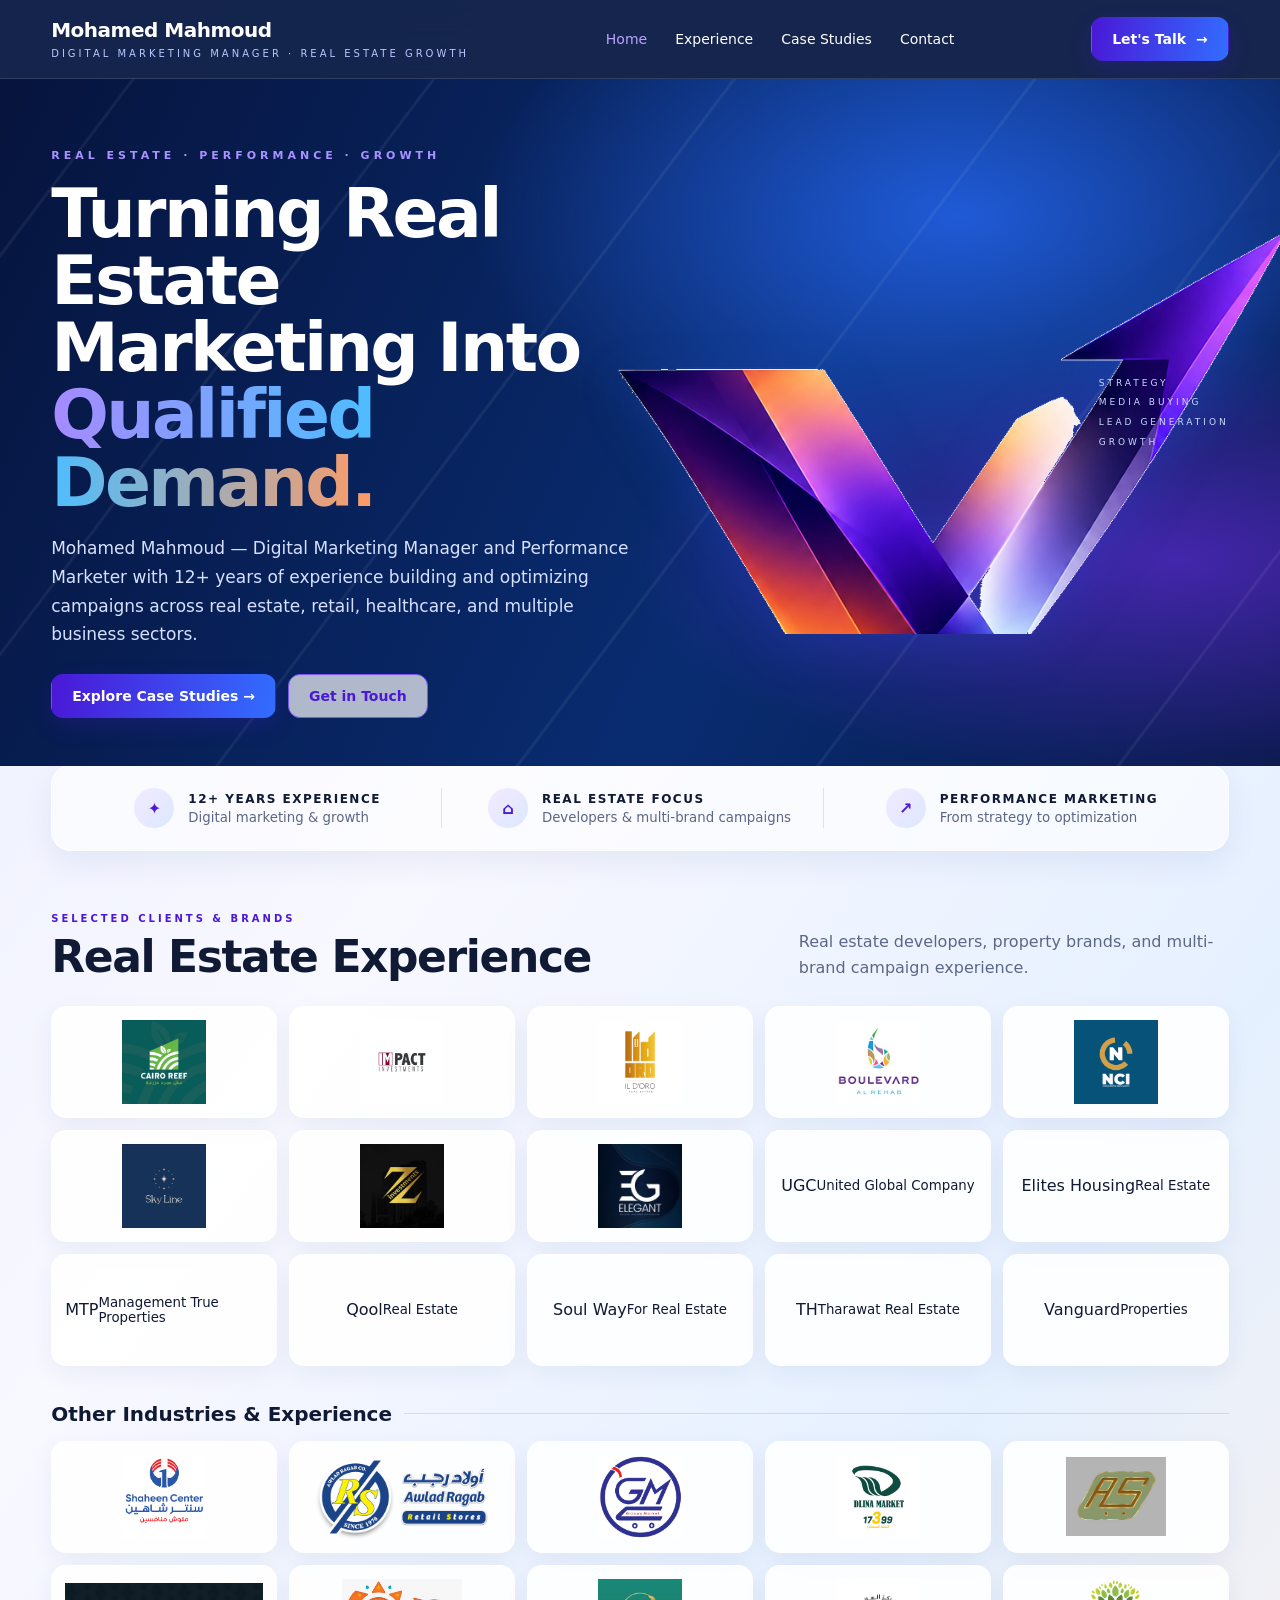
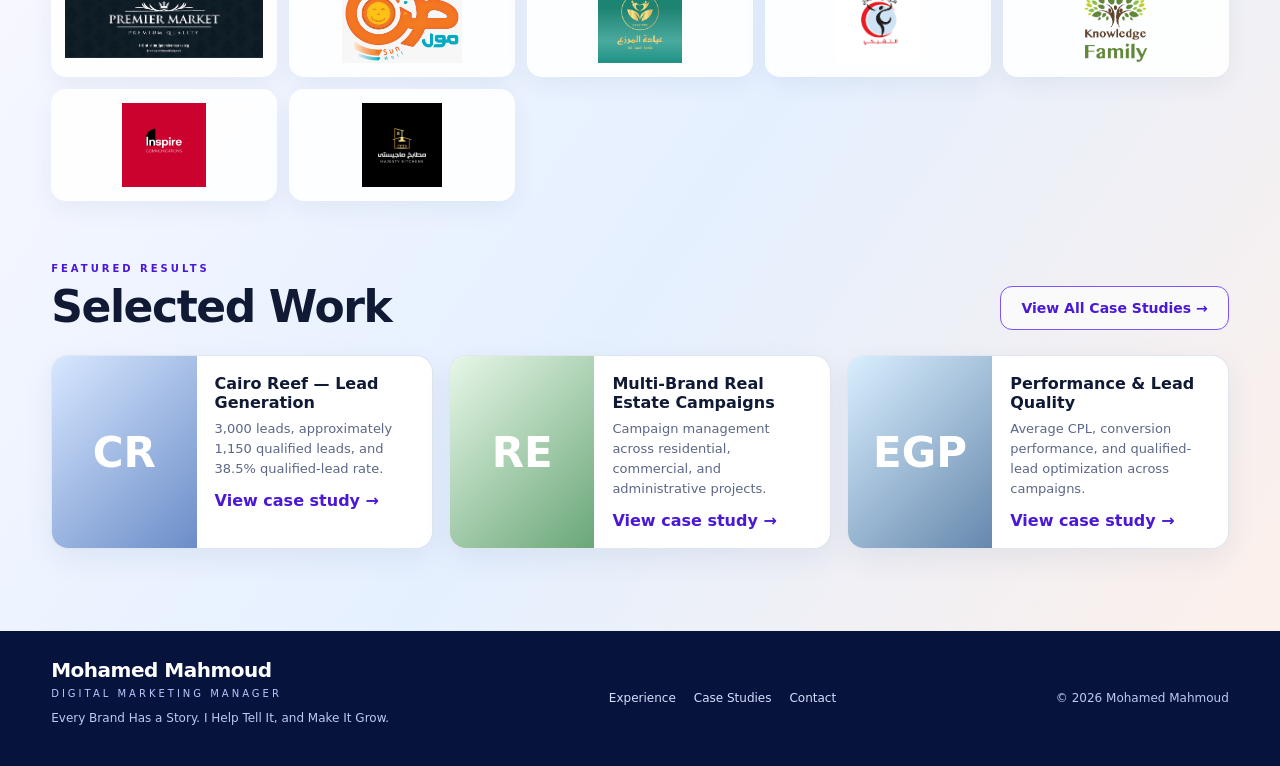
==== real-estate/index.html @ f2556551 "Create second real estate-focused portfolio" ====
<!doctype html>
<html lang="en"><head><meta charset="utf-8"><meta name="viewport" content="width=device-width, initial-scale=1"><meta name="description" content="Mohamed Mahmoud — Real Estate Performance Marketing Portfolio."><title>Real Estate Portfolio | Mohamed Mahmoud</title><link rel="stylesheet" href="../assets/styles.css"><link rel="stylesheet" href="portfolio.css"></head><body>
<header class="topbar"><div class="wrap nav"><a class="identity" href="index.html"><strong>Mohamed Mahmoud</strong><span>Digital Marketing Manager · Real Estate Growth</span></a><nav class="navlinks"><a class="active" href="index.html">Home</a><a href="experience.html">Experience</a><a href="experience.html#case-studies">Case Studies</a><a href="contact.html">Contact</a></nav><a class="btn btn-primary" href="contact.html">Let's Talk <span>→</span></a><button class="mobile-toggle" aria-expanded="false" aria-label="Open navigation">☰</button></div></header>
<main><section class="hero"><div class="wrap hero-grid"><div class="hero-copy"><div class="eyebrow">Real Estate · Performance · Growth</div><h1>Turning Real Estate Marketing Into <span class="grad">Qualified Demand.</span></h1><p>Mohamed Mahmoud — Digital Marketing Manager and Performance Marketer with 12+ years of experience building and optimizing campaigns across real estate, retail, healthcare, and multiple business sectors.</p><div class="actions"><a class="btn btn-primary" href="experience.html#case-studies">Explore Case Studies →</a><a class="btn btn-outline" href="contact.html">Get in Touch</a></div></div><div class="hero-art"><img class="v-symbol" src="../assets/verse-v-symbol.png" alt="VERSE visual identity"><div class="sidewords">STRATEGY<br>MEDIA BUYING<br>LEAD GENERATION<br>GROWTH</div></div></div></section>
<div class="wrap"><div class="stats"><div class="stat"><div class="stat-icon">✦</div><div><strong>12+ Years Experience</strong><small>Digital marketing & growth</small></div></div><div class="stat"><div class="stat-icon">⌂</div><div><strong>Real Estate Focus</strong><small>Developers & multi-brand campaigns</small></div></div><div class="stat"><div class="stat-icon">↗</div><div><strong>Performance Marketing</strong><small>From strategy to optimization</small></div></div></div></div>
<section class="section"><div class="wrap"><div class="section-head"><div><div class="section-kicker">Selected clients & brands</div><h2>Real Estate Experience</h2></div><p>Real estate developers, property brands, and multi-brand campaign experience.</p></div><div class="brand-grid">
<div class="brand-card"><img src="../assets/cairo-reef.jpg" alt="Cairo Reef"></div><div class="brand-card"><img src="../assets/impact-investments.jpg" alt="Impact Investments"></div><div class="brand-card"><img src="../assets/il-doro.jpg" alt="IL D'Oro"></div><div class="brand-card"><img src="../assets/boulevard-alrehab.png" alt="Boulevard Al Rehab"></div><div class="brand-card"><img src="../assets/nci.jpg" alt="NCI Real Estate"></div><div class="brand-card"><img src="../assets/skyline.jpg" alt="Sky Line"></div><div class="brand-card"><img src="../assets/z-investments.jpg" alt="Z Investments"></div><div class="brand-card"><img src="../assets/elegant-real-estate.jpg" alt="Elegant Real Estate"></div>
<div class="brand-card text-brand ugc">UGC<small>United Global Company</small></div><div class="brand-card text-brand elites">Elites Housing<small>Real Estate</small></div><div class="brand-card text-brand mtp">MTP<small>Management True Properties</small></div><div class="brand-card text-brand qool">Qool<small>Real Estate</small></div><div class="brand-card text-brand soul">Soul Way<small>For Real Estate</small></div><div class="brand-card text-brand tharawat">TH<small>Tharawat Real Estate</small></div><div class="brand-card text-brand vanguard">Vanguard<small>Properties</small></div>
</div><div class="subsection"><h3>Other Industries & Experience</h3><div class="brand-grid"><div class="brand-card"><img src="../assets/shaheen-center.png" alt="Shaheen Center"></div><div class="brand-card"><img src="../assets/awlad-ragab.gif" alt="Awlad Ragab"></div><div class="brand-card"><img src="../assets/gizawy-market.jpg" alt="Gizawy Market"></div><div class="brand-card"><img src="../assets/dlina-market.jpg" alt="Dlina Market"></div><div class="brand-card"><img src="../assets/abu-saleh.jpg" alt="Abu Saleh"></div><div class="brand-card"><img src="../assets/premier-market.jpg" alt="Premier Market"></div><div class="brand-card"><img src="../assets/sun-mall.jpg" alt="Sun Mall"></div><div class="brand-card"><img src="../assets/almurazza-medical.jpg" alt="Al Marza Medical Center"></div><div class="brand-card"><img src="../assets/mandour-medical.jpg" alt="Mandour Medical Center"></div><div class="brand-card"><img src="../assets/knowledge-family.png" alt="Knowledge Family"></div><div class="brand-card"><img src="../assets/inspire-communications.png" alt="Inspire Communications"></div><div class="brand-card"><img src="../assets/majesty-kitchens.png" alt="Majesty Kitchens"></div></div></div></div></section>
<section class="section" style="padding-top:0"><div class="wrap"><div class="section-head"><div><div class="section-kicker">Featured results</div><h2>Selected Work</h2></div><a class="btn btn-outline" href="experience.html#case-studies">View All Case Studies →</a></div><div class="work-grid"><article class="work-card"><div class="work-image">CR</div><div class="work-copy"><h3>Cairo Reef — Lead Generation</h3><p>3,000 leads, approximately 1,150 qualified leads, and 38.5% qualified-lead rate.</p><a class="arrow" href="experience.html#cairo-reef">View case study →</a></div></article><article class="work-card"><div class="work-image retail">RE</div><div class="work-copy"><h3>Multi-Brand Real Estate Campaigns</h3><p>Campaign management across residential, commercial, and administrative projects.</p><a class="arrow" href="experience.html#multi-brand">View case study →</a></div></article><article class="work-card"><div class="work-image health">EGP</div><div class="work-copy"><h3>Performance & Lead Quality</h3><p>Average CPL, conversion performance, and qualified-lead optimization across campaigns.</p><a class="arrow" href="experience.html#campaign-management">View case study →</a></div></article></div></div></section></main>
<footer class="footer"><div class="wrap footer-row"><div class="identity"><strong>Mohamed Mahmoud</strong><span>Digital Marketing Manager</span><p>Every Brand Has a Story. I Help Tell It, and Make It Grow.</p></div><nav class="footer-links"><a href="experience.html">Experience</a><a href="experience.html#case-studies">Case Studies</a><a href="contact.html">Contact</a></nav><p>© <span data-year></span> Mohamed Mahmoud</p></div></footer><script src="../assets/site.js"></script></body></html>
---- assets/styles.css ----
:root{--navy:#061943;--blue:#0b3e91;--electric:#1c6fff;--violet:#722cff;--purple:#4a18d6;--orange:#ff8c45;--ink:#101a35;--muted:#5c6787;--paper:#f5f7ff;--line:rgba(22,56,125,.13);--white:#fff}
*{box-sizing:border-box}html{scroll-behavior:smooth}body{margin:0;font-family:Inter,ui-sans-serif,system-ui,-apple-system,"Segoe UI",Arial,sans-serif;color:var(--ink);background:linear-gradient(125deg,#e8edff 0%,#f8f8ff 35%,#e5f0ff 67%,#fff0e8 100%);min-height:100vh}a{color:inherit;text-decoration:none}button,a{transition:.2s ease}a:hover{opacity:.86}.wrap{width:min(1200px,92%);margin:auto}.topbar{position:sticky;top:0;z-index:20;background:rgba(7,24,66,.94);backdrop-filter:blur(18px);color:white;border-bottom:1px solid rgba(255,255,255,.12)}.nav{height:78px;display:flex;align-items:center;justify-content:space-between;gap:24px}.identity{display:flex;flex-direction:column;line-height:1.15}.identity strong{font-size:20px;letter-spacing:-.5px}.identity span{font-size:10px;letter-spacing:3px;text-transform:uppercase;color:#b8c8ff;margin-top:6px}.navlinks{display:flex;gap:28px;align-items:center;font-size:14px}.navlinks a.active{color:#b9a3ff}.btn{display:inline-flex;align-items:center;justify-content:center;gap:10px;padding:13px 20px;border:1px solid transparent;border-radius:12px;font-weight:700;font-size:14px;cursor:pointer}.btn-primary{color:white;background:linear-gradient(100deg,var(--purple),#326dff);box-shadow:0 8px 22px rgba(74,24,214,.2)}.btn-outline{color:var(--purple);border-color:#7b55ff;background:rgba(255,255,255,.68)}.hero{position:relative;overflow:hidden;color:white;background:radial-gradient(ellipse at 75% 20%,rgba(40,109,255,.72),transparent 36%),radial-gradient(ellipse at 92% 70%,rgba(126,44,255,.5),transparent 33%),linear-gradient(115deg,#06143d,#092c71 60%,#081a4a);padding:70px 0 48px;min-height:480px}.hero:before{content:"";position:absolute;inset:-20%;background:repeating-linear-gradient(135deg,transparent 0 120px,rgba(255,255,255,.06) 121px 123px,transparent 124px 240px);transform:rotate(-8deg);pointer-events:none}.hero-grid{display:grid;grid-template-columns:1.03fr .97fr;align-items:center;gap:30px;position:relative;z-index:1}.eyebrow{font-size:11px;letter-spacing:4px;text-transform:uppercase;color:#a992ff;font-weight:800}.hero h1{font-size:clamp(42px,5.3vw,72px);line-height:.99;letter-spacing:-2.6px;margin:18px 0 18px;max-width:690px}.hero h1 .grad{background:linear-gradient(90deg,#a68aff,#4ebdff,#ff9b65);-webkit-background-clip:text;background-clip:text;color:transparent}.hero p{color:#d7e1ff;line-height:1.7;max-width:600px;font-size:17px}.actions{display:flex;flex-wrap:wrap;gap:12px;margin-top:25px}.hero-art{min-height:310px;display:flex;align-items:center;justify-content:center;position:relative}.big-v{font-weight:950;font-size:clamp(230px,34vw,440px);line-height:.8;letter-spacing:-.1em;padding-right:.12em;background:linear-gradient(130deg,#4820d9 5%,#a64aff 35%,#ff8d4c 56%,#3e7dff 78%,#8ee4ff 100%);-webkit-background-clip:text;background-clip:text;color:transparent;filter:drop-shadow(0 12px 30px rgba(51,97,255,.25));opacity:.96;transform:skewY(-5deg)}.sidewords{position:absolute;right:0;top:35%;font-size:9px;letter-spacing:3px;line-height:2.2;color:#cbd9ff}.stats{background:rgba(255,255,255,.6);border:1px solid rgba(255,255,255,.8);border-radius:20px;display:grid;grid-template-columns:repeat(3,1fr);gap:14px;padding:22px;margin-top:-1px;box-shadow:0 12px 32px rgba(15,46,111,.07)}.stat{display:flex;gap:14px;align-items:center;justify-content:center;border-right:1px solid var(--line)}.stat:last-child{border:0}.stat-icon{width:40px;height:40px;border-radius:50%;display:grid;place-items:center;color:var(--purple);background:linear-gradient(135deg,#f2eaff,#dce8ff);font-weight:900}.stat strong{display:block;font-size:12px;letter-spacing:1.5px;text-transform:uppercase}.stat small{display:block;color:var(--muted);margin-top:4px}.section{padding:62px 0}.section-head{display:flex;align-items:end;justify-content:space-between;gap:25px;margin-bottom:25px}.section-head h2{font-size:clamp(30px,4vw,44px);line-height:1.05;letter-spacing:-1.4px;margin:10px 0 0}.section-head p{color:var(--muted);max-width:430px;line-height:1.6;margin:0}.section-kicker{font-size:10px;letter-spacing:3px;text-transform:uppercase;color:var(--purple);font-weight:800}.brand-grid{display:grid;grid-template-columns:repeat(5,minmax(0,1fr));gap:12px}.brand-card{height:112px;background:rgba(255,255,255,.88);border:1px solid rgba(255,255,255,.95);border-radius:15px;display:flex;align-items:center;justify-content:center;padding:13px;box-shadow:0 8px 24px rgba(16,43,104,.06);overflow:hidden}.brand-card img{max-width:100%;max-height:100%;object-fit:contain}.brand-card .text-logo{font-size:20px;font-weight:900;letter-spacing:-.5px;text-align:center;color:#0b3e91}.brand-card .text-logo small{display:block;font-size:9px;letter-spacing:2px;margin-top:5px;color:#d63b54}.brand-card.dark{background:#081943}.brand-card.red{background:#c90032}.brand-card.green{background:#086457}.subsection{margin-top:36px}.subsection h3{font-size:20px;margin:0 0 15px;display:flex;align-items:center;gap:12px}.subsection h3:after{content:"";height:1px;background:var(--line);flex:1}.work-grid{display:grid;grid-template-columns:repeat(3,1fr);gap:16px}.work-card{display:grid;grid-template-columns:38% 1fr;min-height:170px;border-radius:17px;overflow:hidden;background:white;border:1px solid var(--line);box-shadow:0 10px 30px rgba(16,43,104,.07)}.work-image{background:linear-gradient(135deg,#d7e7ff,#6b8dc8);display:grid;place-items:center;color:white;font-size:42px;font-weight:900}.work-image.retail{background:linear-gradient(135deg,#e7f7e8,#6aa778)}.work-image.health{background:linear-gradient(135deg,#d9efff,#6688ad)}.work-copy{padding:18px}.work-copy h3{margin:0 0 7px;font-size:16px}.work-copy p{font-size:13px;color:var(--muted);line-height:1.55;margin:0 0 12px}.arrow{color:var(--purple);font-weight:800}.page-hero{padding:58px 0 48px;color:white;background:radial-gradient(ellipse at 85% 15%,rgba(63,123,255,.5),transparent 35%),linear-gradient(115deg,#06143d,#0b3c91 72%,#26116c)}.page-hero h1{font-size:clamp(38px,5vw,60px);letter-spacing:-2px;margin:12px 0}.page-hero p{max-width:760px;color:#d7e1ff;line-height:1.75;font-size:17px}.content-panel{background:rgba(255,255,255,.85);border:1px solid rgba(255,255,255,.95);border-radius:20px;padding:26px;box-shadow:0 12px 30px rgba(16,43,104,.06)}.timeline{display:grid;gap:16px}.timeline-item{display:grid;grid-template-columns:180px 1fr;gap:22px;padding:22px;border-bottom:1px solid var(--line)}.timeline-item:last-child{border:0}.timeline-label{font-size:11px;text-transform:uppercase;letter-spacing:2px;color:var(--purple);font-weight:800}.timeline-item h3{margin:0 0 8px;font-size:21px}.timeline-item p,.timeline-item li{color:var(--muted);line-height:1.7}.timeline-item ul{padding-left:19px;margin:10px 0}.case-grid{display:grid;grid-template-columns:repeat(2,1fr);gap:18px}.case-card{padding:25px;border-radius:18px;background:rgba(255,255,255,.9);border:1px solid var(--line);box-shadow:0 10px 28px rgba(16,43,104,.06)}.case-card h3{font-size:22px;margin:0 0 9px}.case-card p{color:var(--muted);line-height:1.65}.metric-grid{display:grid;grid-template-columns:repeat(3,1fr);gap:10px;margin-top:18px}.metric{background:#edf2ff;border-radius:12px;padding:14px}.metric strong{display:block;font-size:24px;color:#1d3b92}.metric span{font-size:11px;color:#5c6787}.pill{display:inline-block;border-radius:99px;background:#efeaff;color:#5425cf;padding:7px 11px;font-size:11px;font-weight:800;letter-spacing:.5px;margin:4px 4px 0 0}.contact-grid{display:grid;grid-template-columns:.9fr 1.1fr;gap:22px}.contact-note{color:var(--muted);line-height:1.7}.field{display:grid;gap:8px;margin:14px 0}.field label{font-size:13px;font-weight:700}.field input,.field textarea{width:100%;border:1px solid #d9e1f3;border-radius:10px;padding:13px;font:inherit;background:#fff}.field textarea{min-height:130px;resize:vertical}.footer{background:#06143d;color:white;padding:28px 0;margin-top:20px}.footer-row{display:flex;align-items:center;justify-content:space-between;gap:20px}.footer p{font-size:12px;color:#bdc9ed}.footer-links{display:flex;gap:18px;font-size:12px;color:#d6dfff}.notice{font-size:12px;color:var(--muted);line-height:1.6}.mobile-toggle{display:none;background:transparent;color:white;border:1px solid #6376b7;border-radius:8px;padding:8px 10px}
@media(max-width:900px){.hero-grid{grid-template-columns:1fr}.hero-art{min-height:210px;position:absolute;right:-35px;top:20px;opacity:.3;width:50%;pointer-events:none}.hero-copy{position:relative;z-index:2}.brand-grid{grid-template-columns:repeat(3,minmax(0,1fr))}.work-grid{grid-template-columns:1fr}.work-card{min-height:145px}.section-head{align-items:start;flex-direction:column}.contact-grid{grid-template-columns:1fr}}
@media(max-width:620px){.nav{height:70px}.navlinks{display:none;position:absolute;top:70px;left:0;right:0;padding:18px 4%;background:#061943;flex-direction:column;align-items:flex-start}.navlinks.open{display:flex}.mobile-toggle{display:block}.nav>.btn{display:none}.identity strong{font-size:17px}.identity span{font-size:8px;letter-spacing:2px}.hero{padding:52px 0 38px;min-height:430px}.hero h1{font-size:43px;letter-spacing:-1.8px}.hero p{font-size:15px}.stats{grid-template-columns:1fr;padding:12px}.stat{justify-content:flex-start;padding:9px 10px;border-right:0;border-bottom:1px solid var(--line)}.stat:last-child{border-bottom:0}.section{padding:44px 0}.brand-grid{grid-template-columns:repeat(2,minmax(0,1fr));gap:9px}.brand-card{height:96px;padding:10px}.work-card{grid-template-columns:32% 1fr}.work-copy{padding:14px}.timeline-item{grid-template-columns:1fr;gap:8px;padding:18px 0}.case-grid{grid-template-columns:1fr}.metric-grid{grid-template-columns:repeat(2,1fr)}.footer-row{align-items:flex-start;flex-direction:column}.footer-links{flex-wrap:wrap}.page-hero{padding:42px 0 36px}}

.v-symbol{display:block;width:min(115%,620px);height:auto;max-height:440px;object-fit:contain;filter:drop-shadow(0 16px 28px rgba(40,88,255,.22));transform:scale(1.06);}
.brand-card img[src*="premier-market"]{width:100%;height:100%;object-fit:contain}
.brand-card img[src*="abu-saleh"]{max-width:94%;max-height:94%;object-fit:contain}
.contact-note a{color:#4d28d8;font-weight:700;text-decoration:underline;text-underline-offset:3px}

/* Keep supplied logos legible and uncropped in portfolio cards. */
.brand-card img{object-fit:contain;}
.brand-card img[src*="premier-market"]{width:100%;height:100%;object-fit:contain;}

/* Portfolio revision: clearer V mark and balanced performance metric grids. */
.v-symbol{width:min(120%,680px);max-height:470px;transform:none;filter:drop-shadow(0 12px 24px rgba(40,88,255,.18));image-rendering:auto;}
.metric-grid-4{grid-template-columns:repeat(4,minmax(0,1fr));}
@media(max-width:900px){.metric-grid-4{grid-template-columns:repeat(2,minmax(0,1fr));}}

/* Unified experience and case studies page */
.outcomes-section{padding-top:26px}.case-stack{display:grid;gap:22px}.case-wide{padding:clamp(20px,3vw,34px);border-radius:22px}.case-wide h3{font-size:clamp(22px,2.3vw,30px);margin:8px 0 10px}.case-wide>p{max-width:1000px}.campaign-gallery{display:grid;gap:12px;margin:22px 0 8px}.gallery-four{grid-template-columns:repeat(4,minmax(0,1fr))}.gallery-three{grid-template-columns:repeat(3,minmax(0,1fr))}.gallery-one{grid-template-columns:minmax(0,1fr)}.campaign-gallery figure{margin:0;background:#f6f8ff;border:1px solid var(--line);border-radius:14px;overflow:hidden;display:flex;flex-direction:column;min-width:0}.campaign-gallery img{display:block;width:100%;height:220px;object-fit:contain;background:#fff}.gallery-four img{height:230px}.gallery-three img{height:360px}.gallery-one img{height:auto;max-height:510px;object-fit:contain;background:#f5f7fb}.campaign-gallery figcaption{font-size:11px;color:var(--muted);line-height:1.4;padding:10px 12px}.case-wide .metric-grid{margin-top:20px}.report-summary{display:grid;grid-template-columns:.8fr 1.2fr;gap:18px;margin:22px 0}.report-facts{display:grid;grid-template-columns:repeat(2,minmax(0,1fr));gap:10px}.report-facts>div{background:#edf2ff;border-radius:12px;padding:15px}.report-facts span{display:block;font-size:11px;color:var(--muted);margin-bottom:7px}.report-facts strong{font-size:18px;color:#1d3b92}.chart-panel{background:#f8faff;border:1px solid var(--line);border-radius:15px;padding:18px}.chart-panel h4{margin:0 0 18px;font-size:16px}.bar-chart{display:grid;gap:15px}.bar-row{display:grid;grid-template-columns:145px minmax(60px,1fr) auto;align-items:center;gap:12px;font-size:12px}.bar-row>span{color:var(--muted)}.bar-row strong{color:#1d3b92;white-space:nowrap}.bar-track{height:14px;background:#e3e9fa;border-radius:99px;overflow:hidden}.bar{height:100%;border-radius:99px;background:linear-gradient(90deg,var(--purple),#4e8dff)}.bar-spend{width:7.4%}.bar-revenue{width:100%;background:linear-gradient(90deg,#138b79,#4cc6a5)}.bar-bookings{width:55%;background:linear-gradient(90deg,#ff8c45,#ffc16e)}.recommendation-title{margin:24px 0 8px;font-size:16px}.recommendations{margin:0;padding-left:20px;color:var(--muted);line-height:1.7}.case-wide .notice{margin-top:12px}.gallery-one figure{max-width:100%}
@media(max-width:900px){.gallery-four{grid-template-columns:repeat(2,minmax(0,1fr))}.gallery-three{grid-template-columns:repeat(3,minmax(0,1fr))}.report-summary{grid-template-columns:1fr}.gallery-three img{height:280px}}
@media(max-width:620px){.gallery-four,.gallery-three{grid-template-columns:1fr 1fr}.gallery-four img{height:180px}.gallery-three img{height:220px}.report-facts{grid-template-columns:1fr 1fr}.bar-row{grid-template-columns:1fr auto;gap:7px}.bar-row>span{grid-column:1/-1}.bar-track{grid-column:1}.bar-row strong{grid-column:2;grid-row:2}.chart-panel{padding:14px}.case-wide{padding:18px}.campaign-gallery figcaption{font-size:10px}}
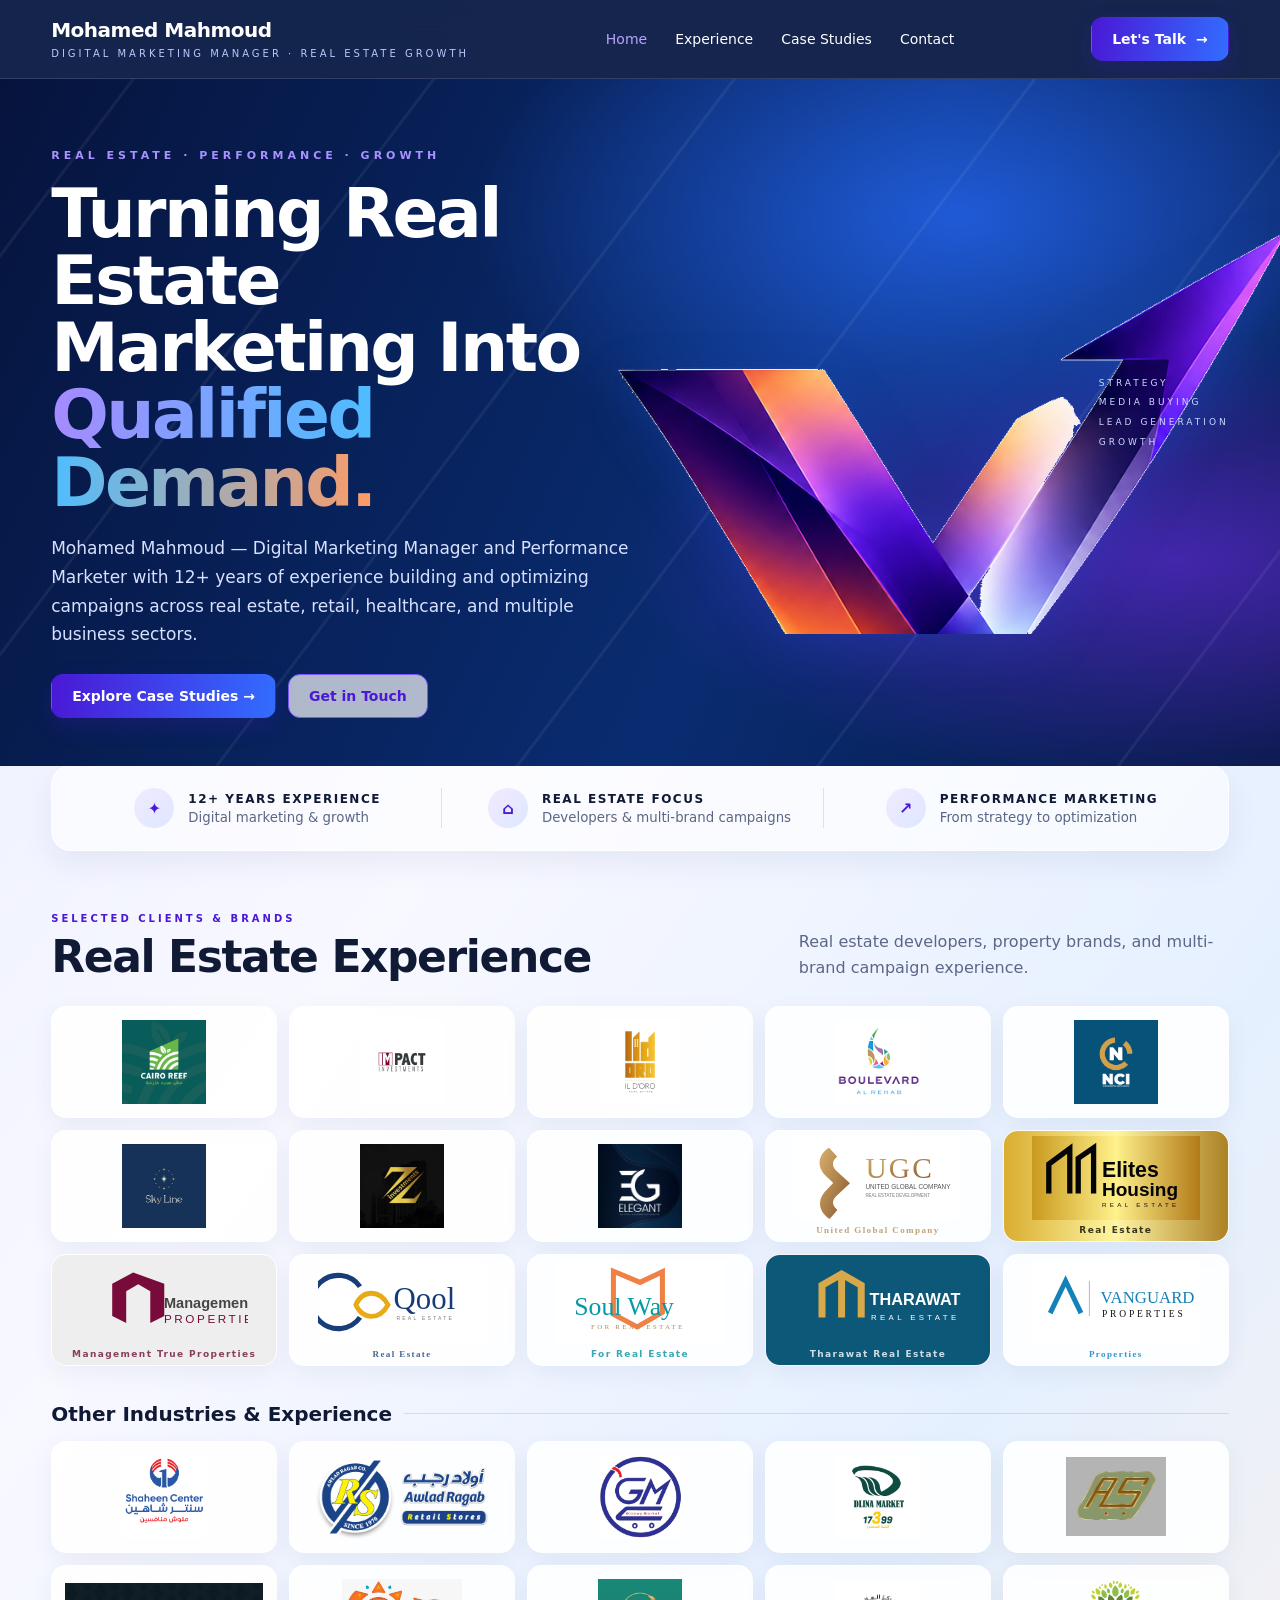
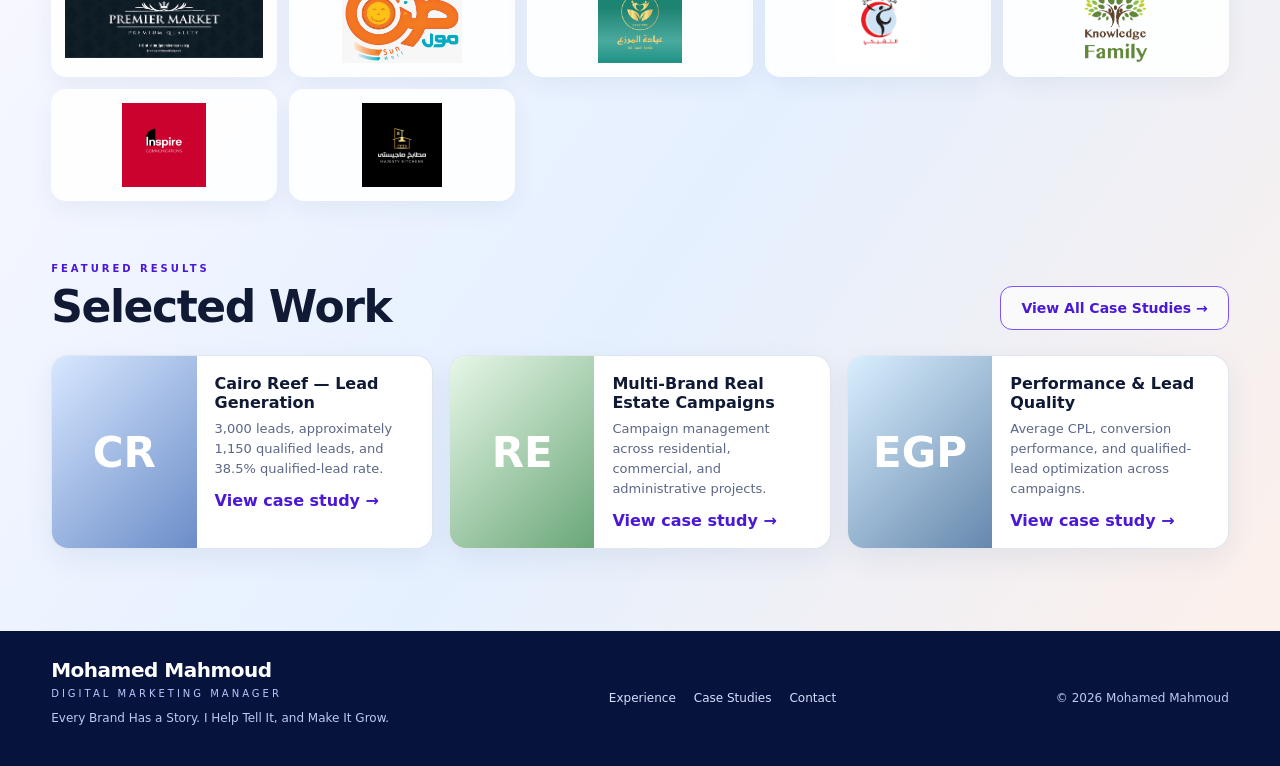
==== commit df91ca71: "Update second portfolio brand logos and campaign gallery" ====
--- a/real-estate/index.html
+++ b/real-estate/index.html
@@ -5,7 +5,7 @@
 <div class="wrap"><div class="stats"><div class="stat"><div class="stat-icon">✦</div><div><strong>12+ Years Experience</strong><small>Digital marketing & growth</small></div></div><div class="stat"><div class="stat-icon">⌂</div><div><strong>Real Estate Focus</strong><small>Developers & multi-brand campaigns</small></div></div><div class="stat"><div class="stat-icon">↗</div><div><strong>Performance Marketing</strong><small>From strategy to optimization</small></div></div></div></div>
 <section class="section"><div class="wrap"><div class="section-head"><div><div class="section-kicker">Selected clients & brands</div><h2>Real Estate Experience</h2></div><p>Real estate developers, property brands, and multi-brand campaign experience.</p></div><div class="brand-grid">
 <div class="brand-card"><img src="../assets/cairo-reef.jpg" alt="Cairo Reef"></div><div class="brand-card"><img src="../assets/impact-investments.jpg" alt="Impact Investments"></div><div class="brand-card"><img src="../assets/il-doro.jpg" alt="IL D'Oro"></div><div class="brand-card"><img src="../assets/boulevard-alrehab.png" alt="Boulevard Al Rehab"></div><div class="brand-card"><img src="../assets/nci.jpg" alt="NCI Real Estate"></div><div class="brand-card"><img src="../assets/skyline.jpg" alt="Sky Line"></div><div class="brand-card"><img src="../assets/z-investments.jpg" alt="Z Investments"></div><div class="brand-card"><img src="../assets/elegant-real-estate.jpg" alt="Elegant Real Estate"></div>
-<div class="brand-card text-brand ugc">UGC<small>United Global Company</small></div><div class="brand-card text-brand elites">Elites Housing<small>Real Estate</small></div><div class="brand-card text-brand mtp">MTP<small>Management True Properties</small></div><div class="brand-card text-brand qool">Qool<small>Real Estate</small></div><div class="brand-card text-brand soul">Soul Way<small>For Real Estate</small></div><div class="brand-card text-brand tharawat">TH<small>Tharawat Real Estate</small></div><div class="brand-card text-brand vanguard">Vanguard<small>Properties</small></div>
+<div class="brand-card text-brand ugc"><img src="assets/ugc.svg" alt="UGC — United Global Company"><small>United Global Company</small></div><div class="brand-card text-brand elites"><img src="assets/elites-housing.svg" alt="Elites Housing"><small>Real Estate</small></div><div class="brand-card text-brand mtp"><img src="assets/mtp.svg" alt="Management True Properties"><small>Management True Properties</small></div><div class="brand-card text-brand qool"><img src="assets/qool.svg" alt="Qool Real Estate"><small>Real Estate</small></div><div class="brand-card text-brand soul"><img src="assets/soul-way.svg" alt="Soul Way for Real Estate"><small>For Real Estate</small></div><div class="brand-card text-brand tharawat"><img src="assets/tharawat.svg" alt="Tharawat Real Estate"><small>Tharawat Real Estate</small></div><div class="brand-card text-brand vanguard"><img src="assets/vanguard.svg" alt="Vanguard Properties"><small>Properties</small></div>
 </div><div class="subsection"><h3>Other Industries & Experience</h3><div class="brand-grid"><div class="brand-card"><img src="../assets/shaheen-center.png" alt="Shaheen Center"></div><div class="brand-card"><img src="../assets/awlad-ragab.gif" alt="Awlad Ragab"></div><div class="brand-card"><img src="../assets/gizawy-market.jpg" alt="Gizawy Market"></div><div class="brand-card"><img src="../assets/dlina-market.jpg" alt="Dlina Market"></div><div class="brand-card"><img src="../assets/abu-saleh.jpg" alt="Abu Saleh"></div><div class="brand-card"><img src="../assets/premier-market.jpg" alt="Premier Market"></div><div class="brand-card"><img src="../assets/sun-mall.jpg" alt="Sun Mall"></div><div class="brand-card"><img src="../assets/almurazza-medical.jpg" alt="Al Marza Medical Center"></div><div class="brand-card"><img src="../assets/mandour-medical.jpg" alt="Mandour Medical Center"></div><div class="brand-card"><img src="../assets/knowledge-family.png" alt="Knowledge Family"></div><div class="brand-card"><img src="../assets/inspire-communications.png" alt="Inspire Communications"></div><div class="brand-card"><img src="../assets/majesty-kitchens.png" alt="Majesty Kitchens"></div></div></div></div></section>
 <section class="section" style="padding-top:0"><div class="wrap"><div class="section-head"><div><div class="section-kicker">Featured results</div><h2>Selected Work</h2></div><a class="btn btn-outline" href="experience.html#case-studies">View All Case Studies →</a></div><div class="work-grid"><article class="work-card"><div class="work-image">CR</div><div class="work-copy"><h3>Cairo Reef — Lead Generation</h3><p>3,000 leads, approximately 1,150 qualified leads, and 38.5% qualified-lead rate.</p><a class="arrow" href="experience.html#cairo-reef">View case study →</a></div></article><article class="work-card"><div class="work-image retail">RE</div><div class="work-copy"><h3>Multi-Brand Real Estate Campaigns</h3><p>Campaign management across residential, commercial, and administrative projects.</p><a class="arrow" href="experience.html#multi-brand">View case study →</a></div></article><article class="work-card"><div class="work-image health">EGP</div><div class="work-copy"><h3>Performance & Lead Quality</h3><p>Average CPL, conversion performance, and qualified-lead optimization across campaigns.</p><a class="arrow" href="experience.html#campaign-management">View case study →</a></div></article></div></div></section></main>
 <footer class="footer"><div class="wrap footer-row"><div class="identity"><strong>Mohamed Mahmoud</strong><span>Digital Marketing Manager</span><p>Every Brand Has a Story. I Help Tell It, and Make It Grow.</p></div><nav class="footer-links"><a href="experience.html">Experience</a><a href="experience.html#case-studies">Case Studies</a><a href="contact.html">Contact</a></nav><p>© <span data-year></span> Mohamed Mahmoud</p></div></footer><script src="../assets/site.js"></script></body></html>
--- a/real-estate/portfolio.css
+++ b/real-estate/portfolio.css
@@ -0,0 +1 @@
+.text-brand{font-weight:900;letter-spacing:-1px;text-align:center;font-size:clamp(19px,2vw,26px);color:#142b67;display:flex;flex-direction:column;gap:5px}.text-brand small{font-size:9px;letter-spacing:1.4px;font-weight:700}.ugc{font-family:Georgia,serif;color:#b48a52}.elites{background:linear-gradient(90deg,#d9ad30,#fff6a2,#ad8126);color:#090909}.mtp{background:#eee;color:#6d1238}.qool{font-family:Georgia,serif;color:#173d79}.soul{color:#0b929e}.tharawat{background:#0c5878;color:#fff}.vanguard{color:#0878b7;font-family:Georgia,serif}.text-brand small{color:inherit;opacity:.8}.gallery-four img,.gallery-three img{object-fit:contain}.case-wide .metric strong{font-size:clamp(19px,2vw,25px)}@media(max-width:620px){.text-brand{font-size:19px}.text-brand small{font-size:8px}}
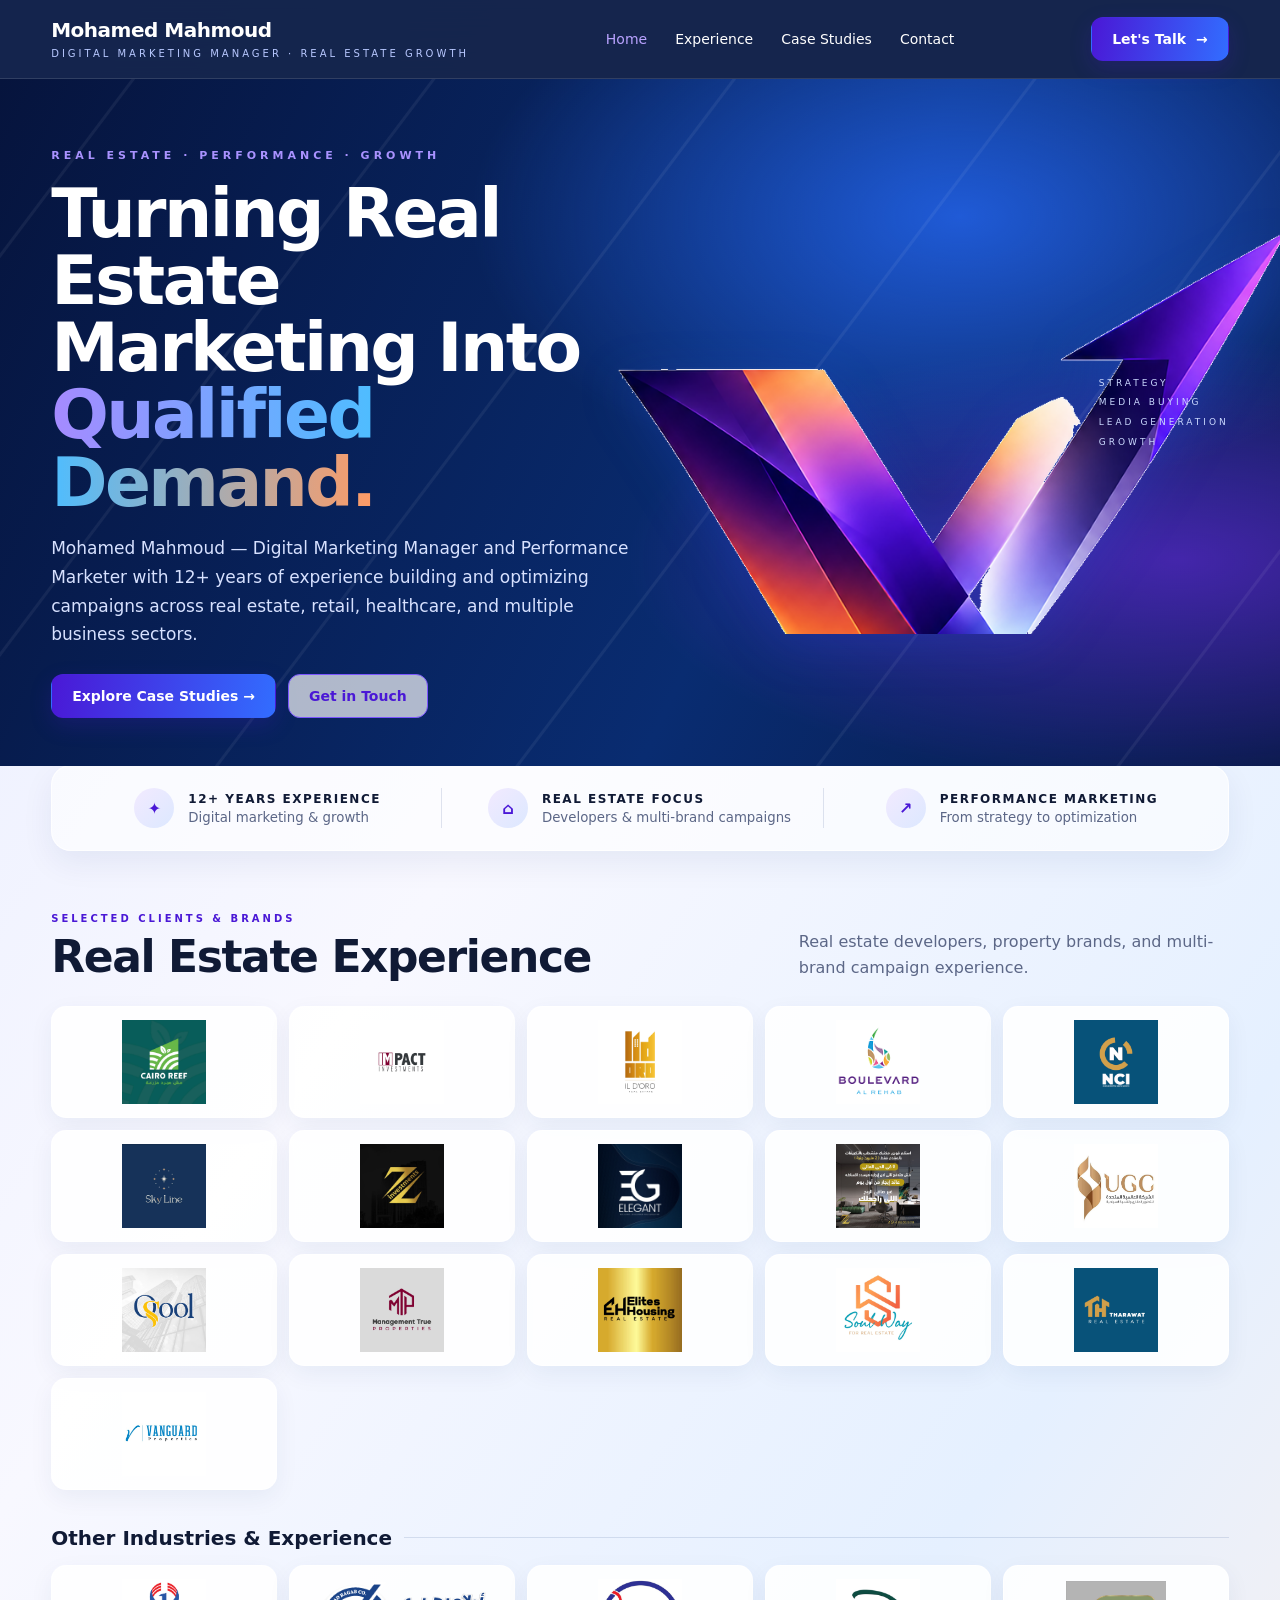
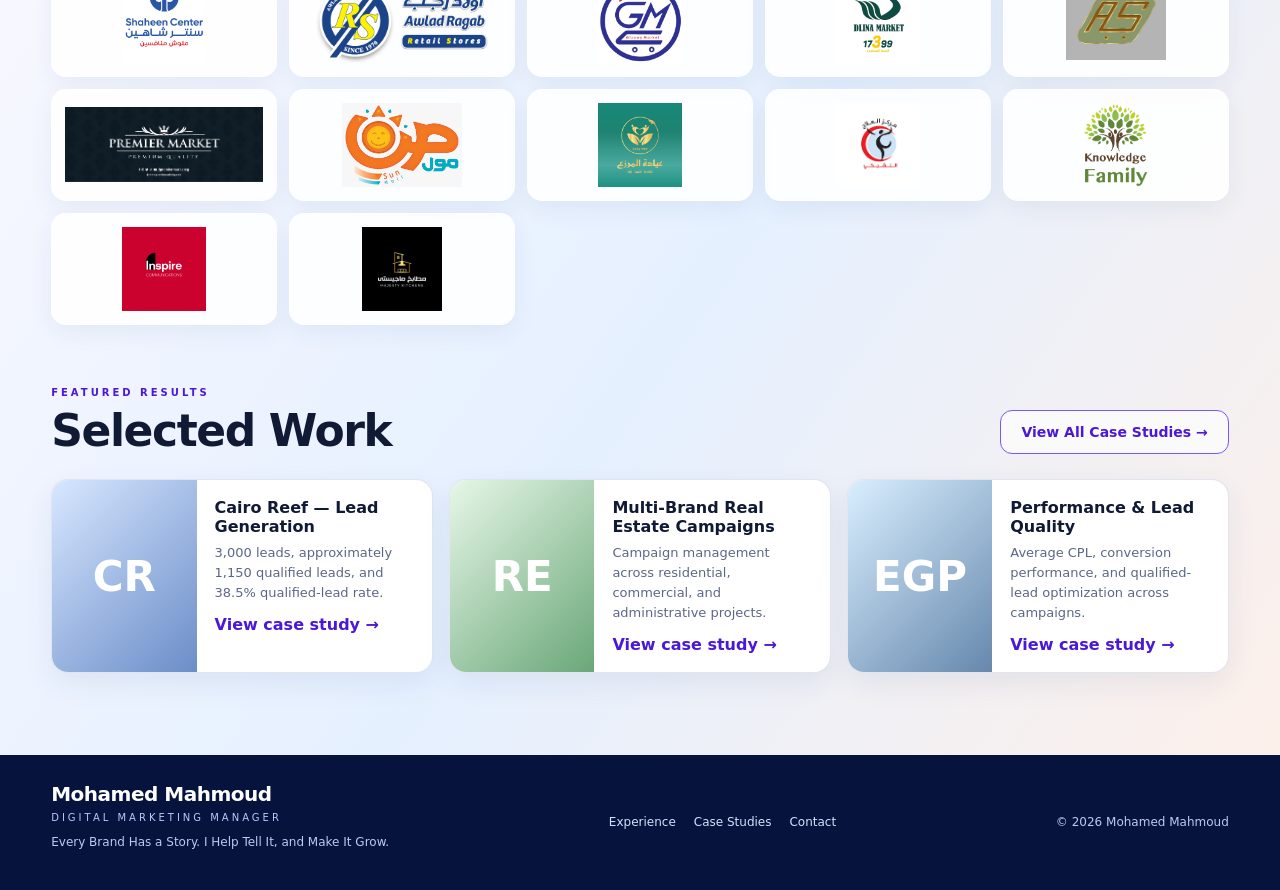
==== commit 5814930d: "Use supplied original real estate logos on second portfolio" ====
--- a/real-estate/index.html
+++ b/real-estate/index.html
@@ -5,7 +5,14 @@
 <div class="wrap"><div class="stats"><div class="stat"><div class="stat-icon">✦</div><div><strong>12+ Years Experience</strong><small>Digital marketing & growth</small></div></div><div class="stat"><div class="stat-icon">⌂</div><div><strong>Real Estate Focus</strong><small>Developers & multi-brand campaigns</small></div></div><div class="stat"><div class="stat-icon">↗</div><div><strong>Performance Marketing</strong><small>From strategy to optimization</small></div></div></div></div>
 <section class="section"><div class="wrap"><div class="section-head"><div><div class="section-kicker">Selected clients & brands</div><h2>Real Estate Experience</h2></div><p>Real estate developers, property brands, and multi-brand campaign experience.</p></div><div class="brand-grid">
 <div class="brand-card"><img src="../assets/cairo-reef.jpg" alt="Cairo Reef"></div><div class="brand-card"><img src="../assets/impact-investments.jpg" alt="Impact Investments"></div><div class="brand-card"><img src="../assets/il-doro.jpg" alt="IL D'Oro"></div><div class="brand-card"><img src="../assets/boulevard-alrehab.png" alt="Boulevard Al Rehab"></div><div class="brand-card"><img src="../assets/nci.jpg" alt="NCI Real Estate"></div><div class="brand-card"><img src="../assets/skyline.jpg" alt="Sky Line"></div><div class="brand-card"><img src="../assets/z-investments.jpg" alt="Z Investments"></div><div class="brand-card"><img src="../assets/elegant-real-estate.jpg" alt="Elegant Real Estate"></div>
-<div class="brand-card text-brand ugc"><img src="assets/ugc.svg" alt="UGC — United Global Company"><small>United Global Company</small></div><div class="brand-card text-brand elites"><img src="assets/elites-housing.svg" alt="Elites Housing"><small>Real Estate</small></div><div class="brand-card text-brand mtp"><img src="assets/mtp.svg" alt="Management True Properties"><small>Management True Properties</small></div><div class="brand-card text-brand qool"><img src="assets/qool.svg" alt="Qool Real Estate"><small>Real Estate</small></div><div class="brand-card text-brand soul"><img src="assets/soul-way.svg" alt="Soul Way for Real Estate"><small>For Real Estate</small></div><div class="brand-card text-brand tharawat"><img src="assets/tharawat.svg" alt="Tharawat Real Estate"><small>Tharawat Real Estate</small></div><div class="brand-card text-brand vanguard"><img src="assets/vanguard.svg" alt="Vanguard Properties"><small>Properties</small></div>
+<div class="brand-card original-logo"><img src="../marketing/assets/01Z.jpg%20(1).jpeg" alt="BE Real Estate Consulting Services — original supplied logo"></div>
+<div class="brand-card original-logo"><img src="../marketing/assets/UGC.jpg" alt="United Global Company — original supplied logo"></div>
+<div class="brand-card original-logo"><img src="../marketing/assets/Osool.png" alt="Osool / Qool Real Estate — original supplied logo"></div>
+<div class="brand-card original-logo"><img src="../marketing/assets/MT.jpg" alt="Management True Properties — original supplied logo"></div>
+<div class="brand-card original-logo"><img src="../marketing/assets/Elites%20Housing.jpg" alt="Elites Housing — original supplied logo"></div>
+<div class="brand-card original-logo"><img src="../marketing/assets/Soul%20Way.jpeg" alt="Soul Way for Real Estate — original supplied logo"></div>
+<div class="brand-card original-logo"><img src="../marketing/assets/Tharawat.jpg" alt="Tharawat Real Estate — original supplied logo"></div>
+<div class="brand-card original-logo"><img src="../marketing/assets/Vanguard.jpg" alt="Vanguard Properties — original supplied logo"></div>
 </div><div class="subsection"><h3>Other Industries & Experience</h3><div class="brand-grid"><div class="brand-card"><img src="../assets/shaheen-center.png" alt="Shaheen Center"></div><div class="brand-card"><img src="../assets/awlad-ragab.gif" alt="Awlad Ragab"></div><div class="brand-card"><img src="../assets/gizawy-market.jpg" alt="Gizawy Market"></div><div class="brand-card"><img src="../assets/dlina-market.jpg" alt="Dlina Market"></div><div class="brand-card"><img src="../assets/abu-saleh.jpg" alt="Abu Saleh"></div><div class="brand-card"><img src="../assets/premier-market.jpg" alt="Premier Market"></div><div class="brand-card"><img src="../assets/sun-mall.jpg" alt="Sun Mall"></div><div class="brand-card"><img src="../assets/almurazza-medical.jpg" alt="Al Marza Medical Center"></div><div class="brand-card"><img src="../assets/mandour-medical.jpg" alt="Mandour Medical Center"></div><div class="brand-card"><img src="../assets/knowledge-family.png" alt="Knowledge Family"></div><div class="brand-card"><img src="../assets/inspire-communications.png" alt="Inspire Communications"></div><div class="brand-card"><img src="../assets/majesty-kitchens.png" alt="Majesty Kitchens"></div></div></div></div></section>
 <section class="section" style="padding-top:0"><div class="wrap"><div class="section-head"><div><div class="section-kicker">Featured results</div><h2>Selected Work</h2></div><a class="btn btn-outline" href="experience.html#case-studies">View All Case Studies →</a></div><div class="work-grid"><article class="work-card"><div class="work-image">CR</div><div class="work-copy"><h3>Cairo Reef — Lead Generation</h3><p>3,000 leads, approximately 1,150 qualified leads, and 38.5% qualified-lead rate.</p><a class="arrow" href="experience.html#cairo-reef">View case study →</a></div></article><article class="work-card"><div class="work-image retail">RE</div><div class="work-copy"><h3>Multi-Brand Real Estate Campaigns</h3><p>Campaign management across residential, commercial, and administrative projects.</p><a class="arrow" href="experience.html#multi-brand">View case study →</a></div></article><article class="work-card"><div class="work-image health">EGP</div><div class="work-copy"><h3>Performance & Lead Quality</h3><p>Average CPL, conversion performance, and qualified-lead optimization across campaigns.</p><a class="arrow" href="experience.html#campaign-management">View case study →</a></div></article></div></div></section></main>
 <footer class="footer"><div class="wrap footer-row"><div class="identity"><strong>Mohamed Mahmoud</strong><span>Digital Marketing Manager</span><p>Every Brand Has a Story. I Help Tell It, and Make It Grow.</p></div><nav class="footer-links"><a href="experience.html">Experience</a><a href="experience.html#case-studies">Case Studies</a><a href="contact.html">Contact</a></nav><p>© <span data-year></span> Mohamed Mahmoud</p></div></footer><script src="../assets/site.js"></script></body></html>
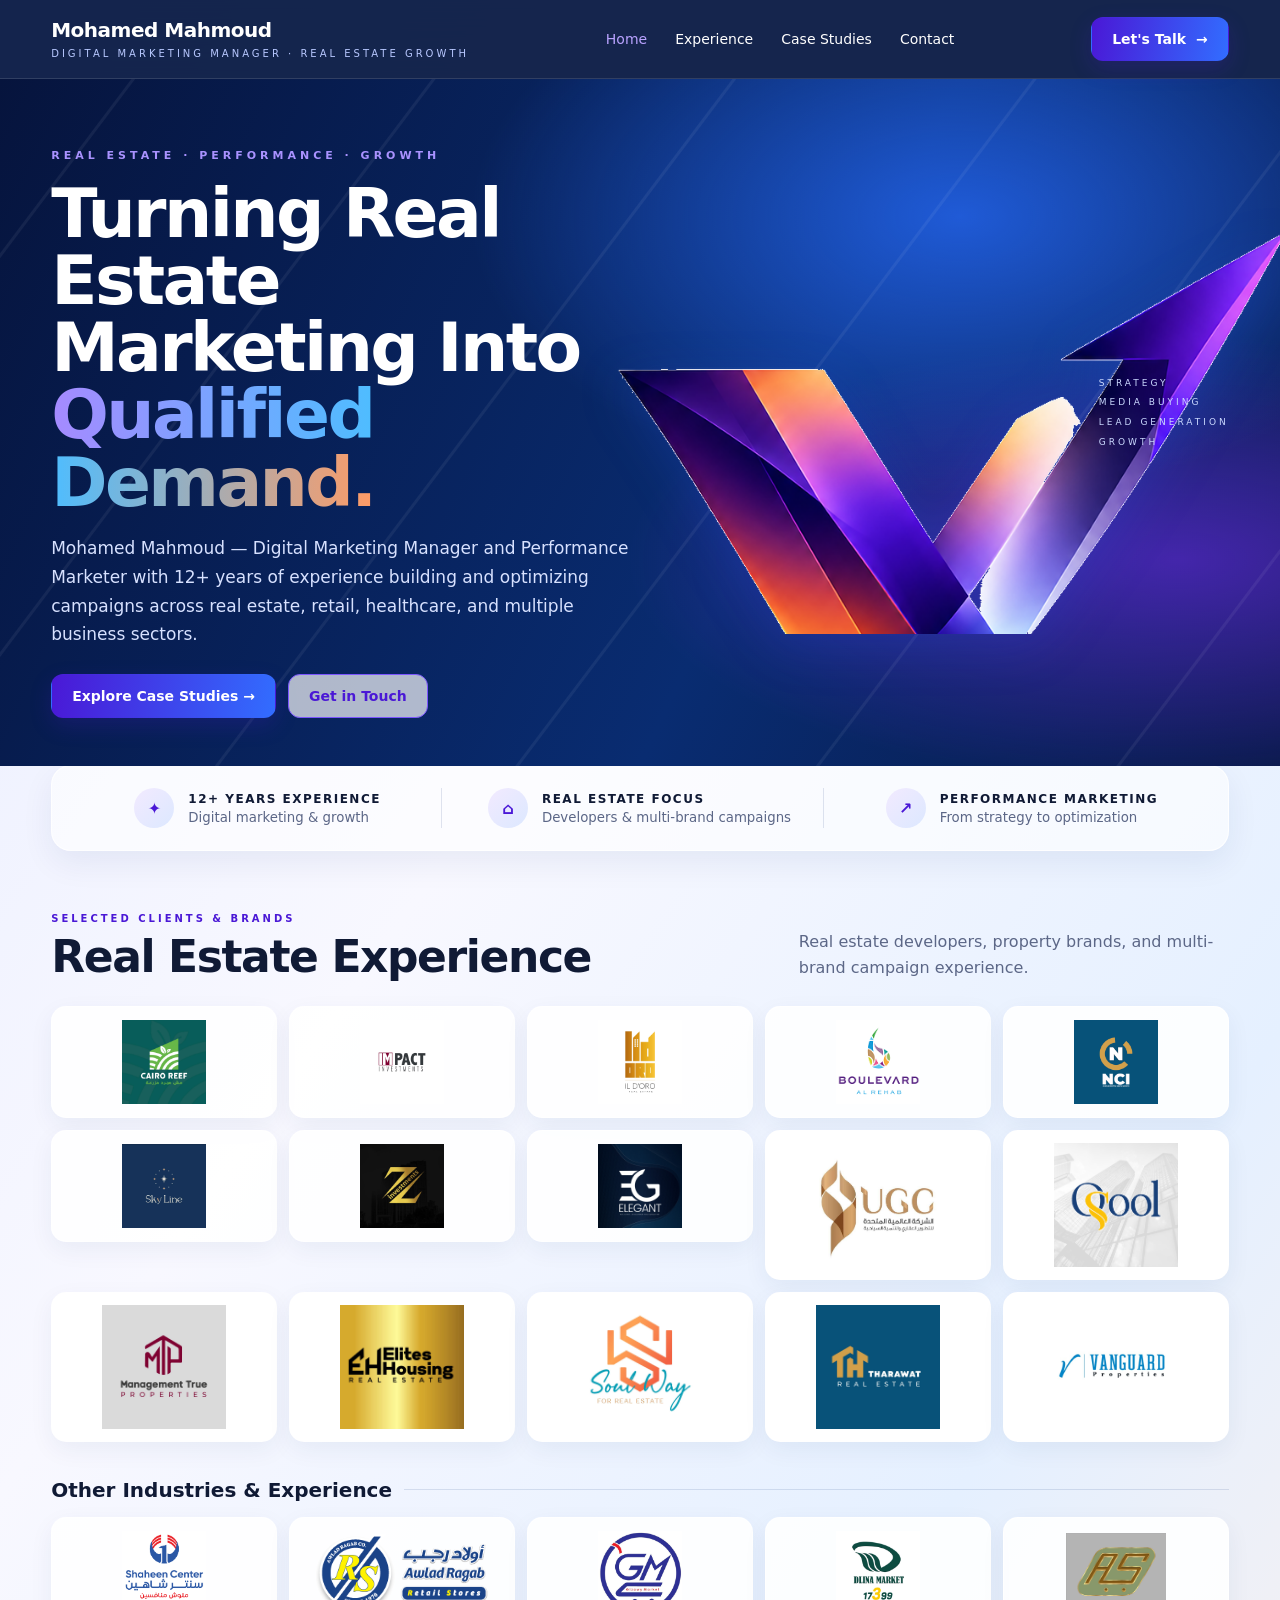
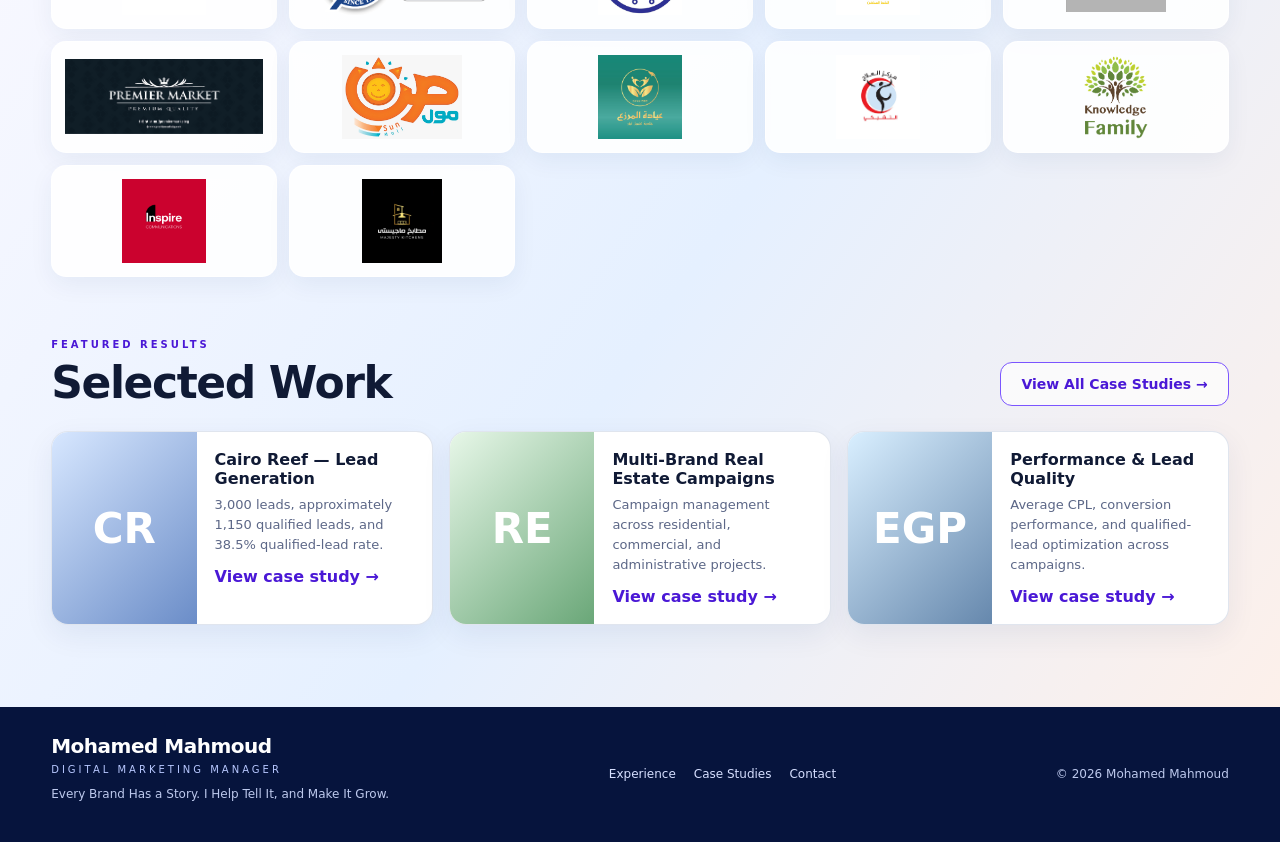
==== commit 978dad8c: "Remove non-logo campaign creative from real estate brand logos" ====
--- a/real-estate/index.html
+++ b/real-estate/index.html
@@ -5,7 +5,7 @@
 <div class="wrap"><div class="stats"><div class="stat"><div class="stat-icon">✦</div><div><strong>12+ Years Experience</strong><small>Digital marketing & growth</small></div></div><div class="stat"><div class="stat-icon">⌂</div><div><strong>Real Estate Focus</strong><small>Developers & multi-brand campaigns</small></div></div><div class="stat"><div class="stat-icon">↗</div><div><strong>Performance Marketing</strong><small>From strategy to optimization</small></div></div></div></div>
 <section class="section"><div class="wrap"><div class="section-head"><div><div class="section-kicker">Selected clients & brands</div><h2>Real Estate Experience</h2></div><p>Real estate developers, property brands, and multi-brand campaign experience.</p></div><div class="brand-grid">
 <div class="brand-card"><img src="../assets/cairo-reef.jpg" alt="Cairo Reef"></div><div class="brand-card"><img src="../assets/impact-investments.jpg" alt="Impact Investments"></div><div class="brand-card"><img src="../assets/il-doro.jpg" alt="IL D'Oro"></div><div class="brand-card"><img src="../assets/boulevard-alrehab.png" alt="Boulevard Al Rehab"></div><div class="brand-card"><img src="../assets/nci.jpg" alt="NCI Real Estate"></div><div class="brand-card"><img src="../assets/skyline.jpg" alt="Sky Line"></div><div class="brand-card"><img src="../assets/z-investments.jpg" alt="Z Investments"></div><div class="brand-card"><img src="../assets/elegant-real-estate.jpg" alt="Elegant Real Estate"></div>
-<div class="brand-card original-logo"><img src="../marketing/assets/01Z.jpg%20(1).jpeg" alt="BE Real Estate Consulting Services — original supplied logo"></div>
+
 <div class="brand-card original-logo"><img src="../marketing/assets/UGC.jpg" alt="United Global Company — original supplied logo"></div>
 <div class="brand-card original-logo"><img src="../marketing/assets/Osool.png" alt="Osool / Qool Real Estate — original supplied logo"></div>
 <div class="brand-card original-logo"><img src="../marketing/assets/MT.jpg" alt="Management True Properties — original supplied logo"></div>
--- a/real-estate/portfolio.css
+++ b/real-estate/portfolio.css
@@ -1 +1,10 @@
-.text-brand{font-weight:900;letter-spacing:-1px;text-align:center;font-size:clamp(19px,2vw,26px);color:#142b67;display:flex;flex-direction:column;gap:5px}.text-brand small{font-size:9px;letter-spacing:1.4px;font-weight:700}.ugc{font-family:Georgia,serif;color:#b48a52}.elites{background:linear-gradient(90deg,#d9ad30,#fff6a2,#ad8126);color:#090909}.mtp{background:#eee;color:#6d1238}.qool{font-family:Georgia,serif;color:#173d79}.soul{color:#0b929e}.tharawat{background:#0c5878;color:#fff}.vanguard{color:#0878b7;font-family:Georgia,serif}.text-brand small{color:inherit;opacity:.8}.gallery-four img,.gallery-three img{object-fit:contain}.case-wide .metric strong{font-size:clamp(19px,2vw,25px)}@media(max-width:620px){.text-brand{font-size:19px}.text-brand small{font-size:8px}}+.text-brand{font-weight:900;letter-spacing:-1px;text-align:center;font-size:clamp(19px,2vw,26px);color:#142b67;display:flex;flex-direction:column;gap:5px}.text-brand small{font-size:9px;letter-spacing:1.4px;font-weight:700}.ugc{font-family:Georgia,serif;color:#b48a52}.elites{background:linear-gradient(90deg,#d9ad30,#fff6a2,#ad8126);color:#090909}.mtp{background:#eee;color:#6d1238}.qool{font-family:Georgia,serif;color:#173d79}.soul{color:#0b929e}.tharawat{background:#0c5878;color:#fff}.vanguard{color:#0878b7;font-family:Georgia,serif}.text-brand small{color:inherit;opacity:.8}.gallery-four img,.gallery-three img{object-fit:contain}.case-wide .metric strong{font-size:clamp(19px,2vw,25px)}@media(max-width:620px){.text-brand{font-size:19px}.text-brand small{font-size:8px}}
+/* Uploaded original real-estate logos and six campaign creatives */
+.brand-card.original-logo{background:#fff;display:flex;align-items:center;justify-content:center;min-height:150px;padding:12px;overflow:hidden}
+.brand-card.original-logo img{display:block;width:100%;height:126px;max-width:100%;object-fit:contain;object-position:center}
+.campaign-gallery.gallery-six{display:grid;grid-template-columns:repeat(3,minmax(0,1fr));gap:16px;margin:24px 0}
+.campaign-gallery.gallery-six figure{margin:0;min-width:0;background:#f7f8fb;border:1px solid #e3e7ef;border-radius:14px;overflow:hidden}
+.campaign-gallery.gallery-six img{display:block;width:100%;height:250px;object-fit:contain;background:#fff}
+.campaign-gallery.gallery-six figcaption{padding:11px 13px;font-size:13px;line-height:1.45;color:#526078}
+@media(max-width:900px){.campaign-gallery.gallery-six{grid-template-columns:repeat(2,minmax(0,1fr))}.campaign-gallery.gallery-six img{height:220px}}
+@media(max-width:560px){.campaign-gallery.gallery-six{grid-template-columns:1fr}.campaign-gallery.gallery-six img{height:240px}}
